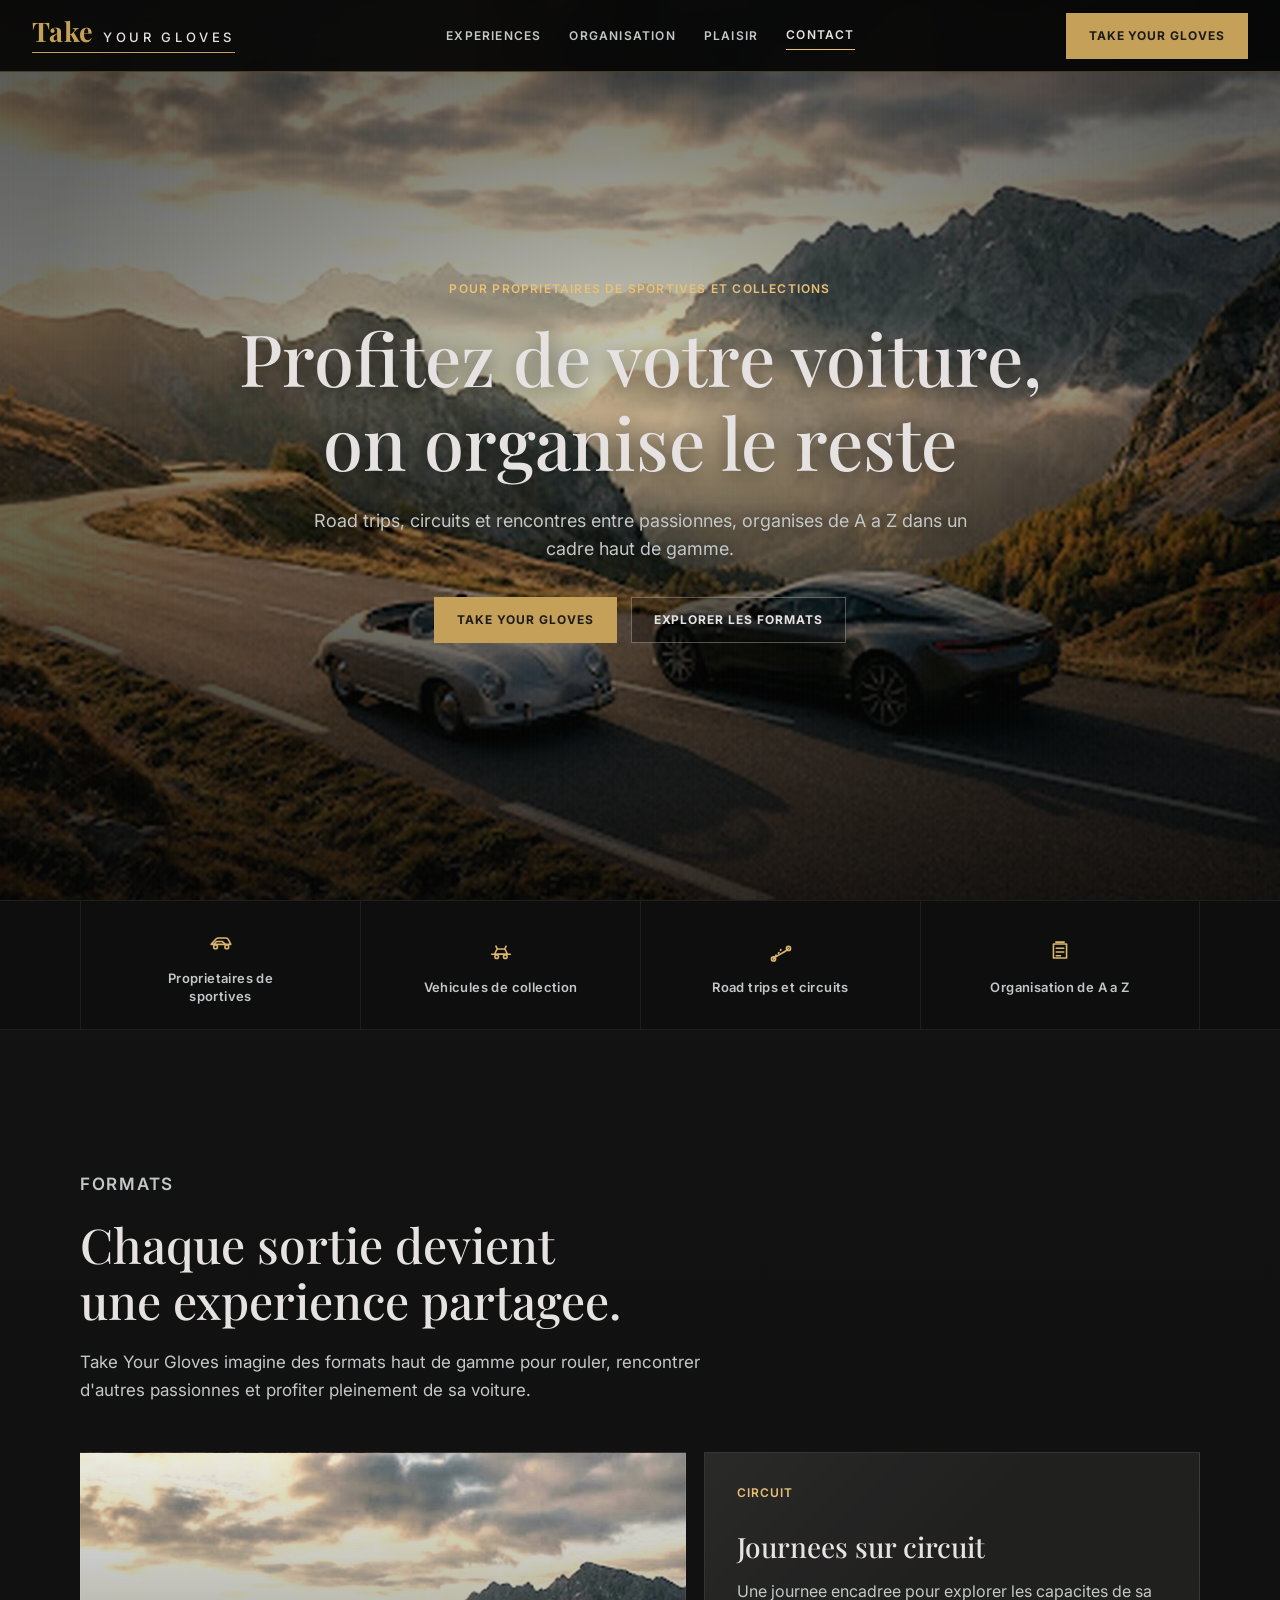
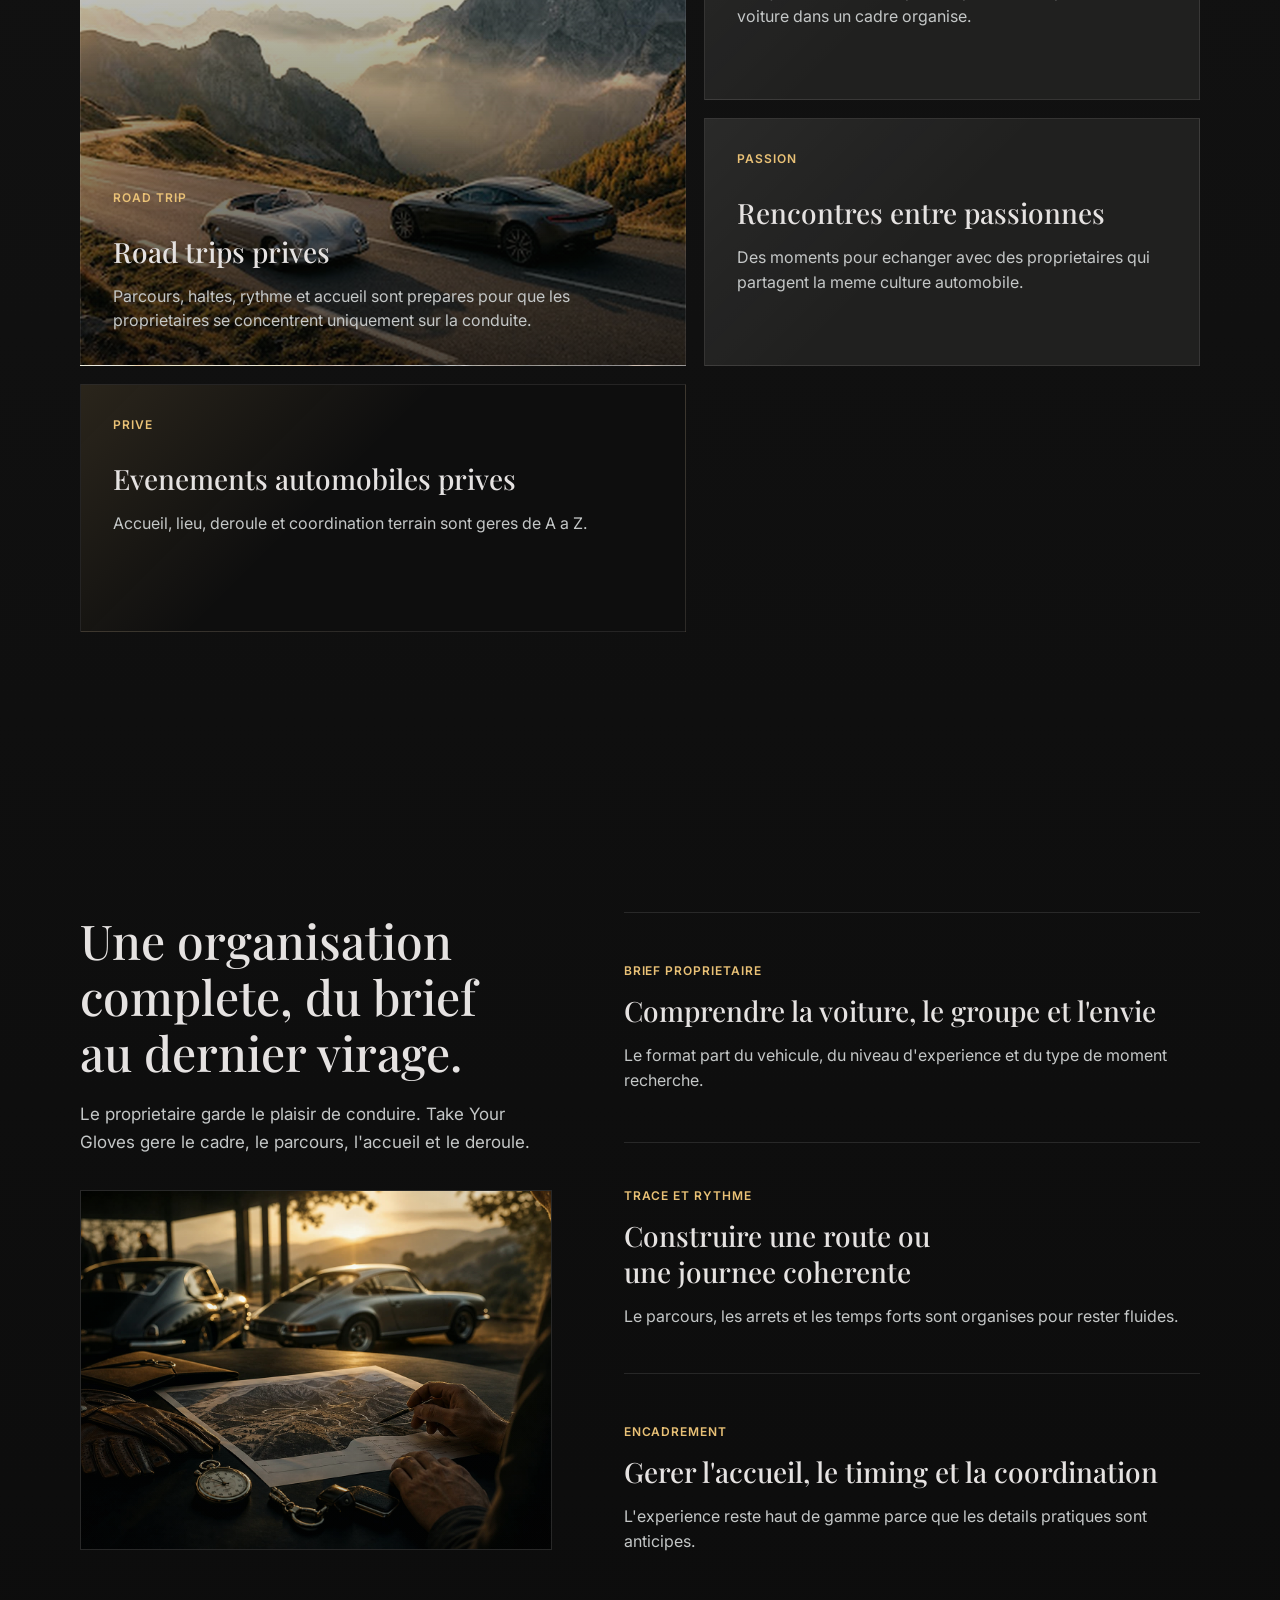
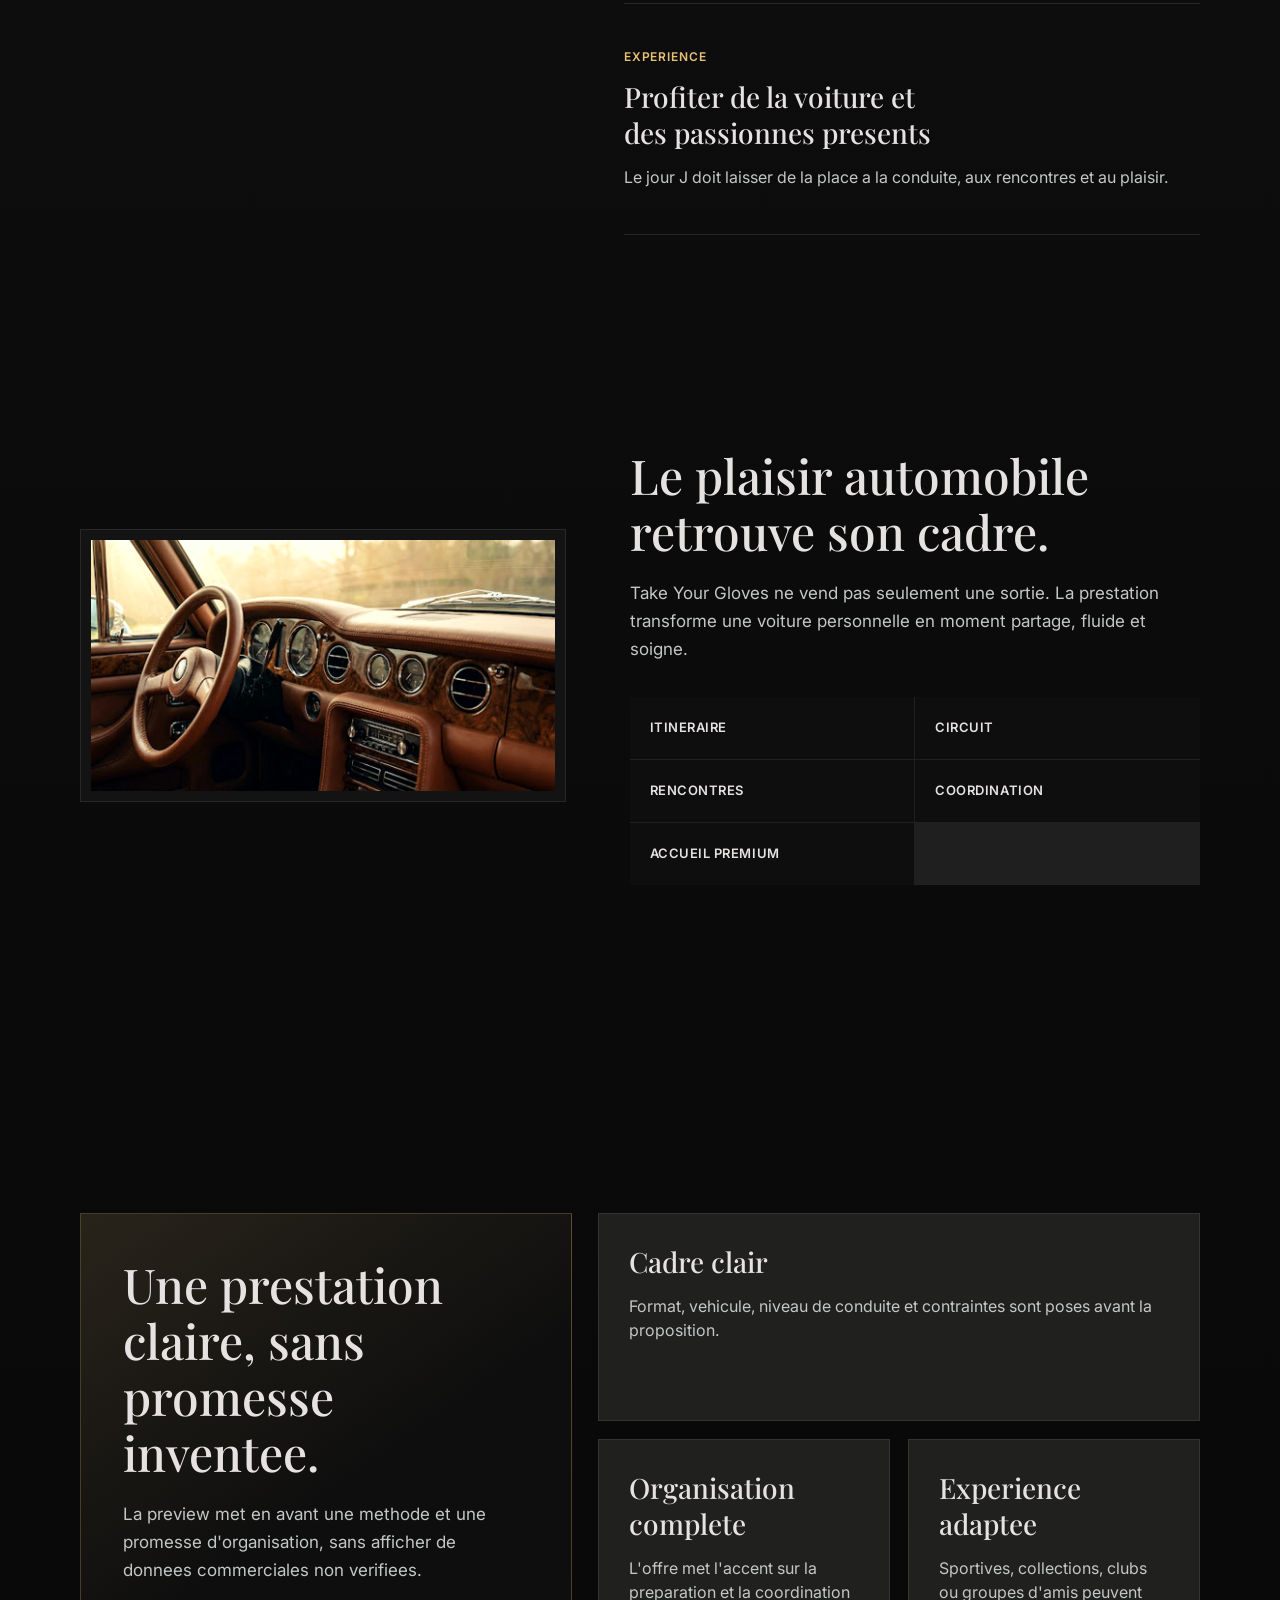
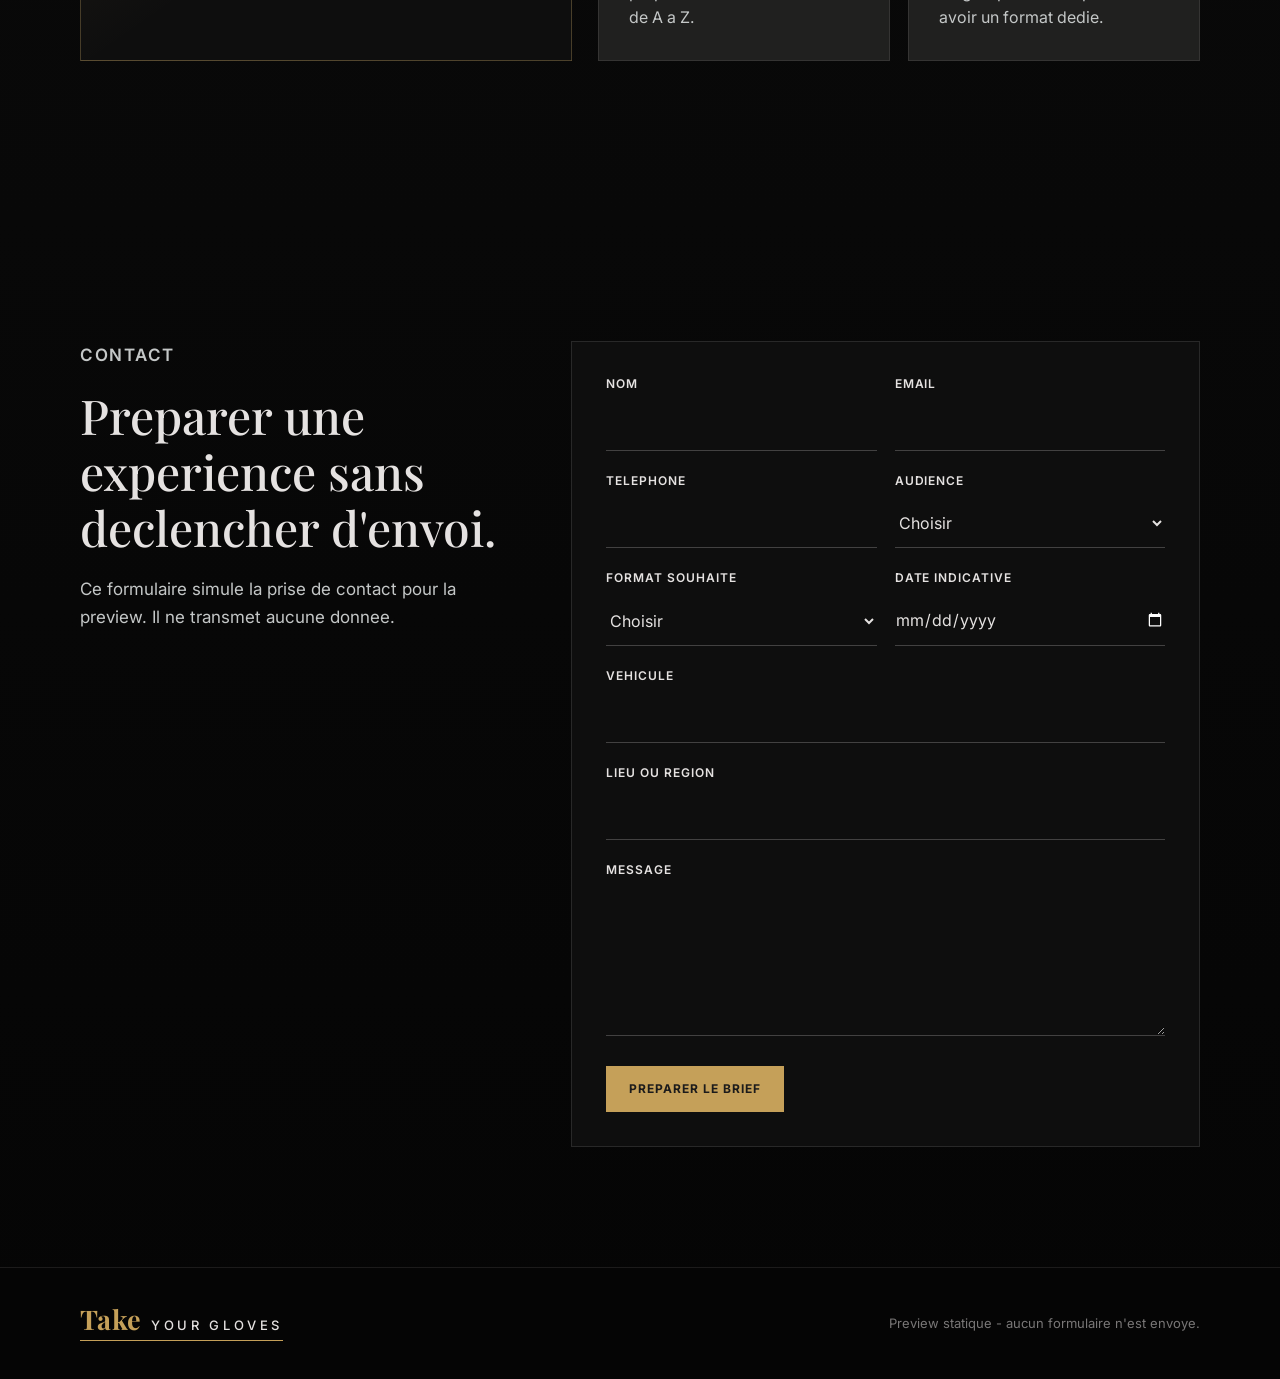
==== docs/previews/auto-event/index.html @ 0ef57795 "feat: add preview auto-event & demenagman landing page" ====
<!doctype html>
<html lang="fr">
  <head>
    <meta charset="utf-8">
    <meta name="viewport" content="width=device-width, initial-scale=1">
    <meta name="theme-color" content="#050505">
    <title>Take Your Gloves - Preview experiences premium</title>
    <meta
      name="description"
      content="Preview statique pour Take Your Gloves : road trips, journees circuit et evenements premium pour proprietaires de sportives et voitures de collection."
    >
    <link rel="preconnect" href="https://fonts.googleapis.com">
    <link rel="preconnect" href="https://fonts.gstatic.com" crossorigin>
    <link
      href="https://fonts.googleapis.com/css2?family=Inter:wght@400;500;600;700&family=Playfair+Display:wght@500;600;700&display=swap"
      rel="stylesheet"
    >
    <link rel="icon" href='data:image/svg+xml,%3Csvg xmlns="http://www.w3.org/2000/svg" viewBox="0 0 120 120"%3E%3Crect width="120" height="120" fill="%23050505"/%3E%3Ctext x="60" y="69" text-anchor="middle" font-family="serif" font-size="34" font-weight="700" fill="%23C5A059"%3ETYG%3C/text%3E%3C/svg%3E' type="image/svg+xml">
    <link rel="preload" href="./assets/hero-grand-tour-optimized.jpg" as="image">
    <link rel="stylesheet" href="./style.css">
  </head>
  <body>
    <a class="skip-link" href="#main">Aller au contenu</a>

    <header class="site-header" data-header>
      <a class="brand" href="#accueil" aria-label="Take Your Gloves">
        <span class="brand-primary">Take</span>
        <span class="brand-secondary">Your Gloves</span>
      </a>

      <button
        class="nav-toggle"
        type="button"
        aria-label="Ouvrir le menu"
        aria-expanded="false"
        aria-controls="navigation"
        data-nav-toggle
      >
        <span aria-hidden="true"></span>
        <span aria-hidden="true"></span>
      </button>

      <nav id="navigation" class="site-nav" aria-label="Navigation principale" data-nav>
        <a href="#formats">Experiences</a>
        <a href="#organisation">Organisation</a>
        <a href="#plaisir">Plaisir</a>
        <a href="#contact">Contact</a>
      </nav>

      <a class="header-cta" href="#contact">Take Your Gloves</a>
    </header>

    <main id="main">
      <section id="accueil" class="hero reveal-section" aria-labelledby="hero-title" data-reveal-section>
        <img
          class="hero-bg"
          src="./assets/hero-grand-tour-optimized.jpg"
          alt=""
          width="2560"
          height="1430"
          fetchpriority="high"
          aria-hidden="true"
        >
        <div class="hero-overlay" aria-hidden="true"></div>

        <div class="hero-inner">
          <p class="eyebrow">Pour proprietaires de sportives et collections</p>
          <h1 id="hero-title">Profitez de votre voiture, on organise le reste</h1>
          <p class="hero-text">
            Road trips, circuits et rencontres entre passionnes, organises de A a Z dans un cadre haut de gamme.
          </p>
          <div class="hero-actions" aria-label="Actions principales">
            <a class="button button-primary" href="#contact">
              <span>Take Your Gloves</span>
            </a>
            <a class="button button-secondary" href="#formats">
              <span>Explorer les formats</span>
            </a>
          </div>
        </div>
      </section>

      <section class="proof-strip reveal-section" aria-label="Cadre de la preview" data-reveal-section>
        <div class="proof-inner">
          <span class="proof-item">
            <img class="proof-icon" src="./assets/icon-sportive.svg" alt="" width="30" height="30" aria-hidden="true">
            <span class="proof-label">Proprietaires de sportives</span>
          </span>
          <span class="proof-item">
            <img class="proof-icon" src="./assets/icon-collection.svg" alt="" width="30" height="30" aria-hidden="true">
            <span class="proof-label">Vehicules de collection</span>
          </span>
          <span class="proof-item">
            <img class="proof-icon" src="./assets/icon-route.svg" alt="" width="30" height="30" aria-hidden="true">
            <span class="proof-label">Road trips et circuits</span>
          </span>
          <span class="proof-item">
            <img class="proof-icon" src="./assets/icon-organisation.svg" alt="" width="30" height="30" aria-hidden="true">
            <span class="proof-label">Organisation de A a Z</span>
          </span>
        </div>
      </section>

      <section id="formats" class="section formats reveal-section" aria-labelledby="formats-title" data-reveal-section>
        <div class="section-copy">
          <p class="section-kicker">Formats</p>
          <h2 id="formats-title">Chaque sortie devient une experience partagee.</h2>
          <p>
            Take Your Gloves imagine des formats haut de gamme pour rouler,
            rencontrer d'autres passionnes et profiter pleinement de sa voiture.
          </p>
        </div>

        <div class="format-grid">
          <article class="format-card format-card-large" data-reveal-item>
            <span class="card-index">Road trip</span>
            <h3>Road trips prives</h3>
            <p>
              Parcours, haltes, rythme et accueil sont prepares pour que les proprietaires
              se concentrent uniquement sur la conduite.
            </p>
          </article>

          <article class="format-card" data-reveal-item>
            <span class="card-index">Circuit</span>
            <h3>Journees sur circuit</h3>
            <p>
              Une journee encadree pour explorer les capacites de sa voiture dans un cadre organise.
            </p>
          </article>

          <article class="format-card" data-reveal-item>
            <span class="card-index">Passion</span>
            <h3>Rencontres entre passionnes</h3>
            <p>
              Des moments pour echanger avec des proprietaires qui partagent la meme culture automobile.
            </p>
          </article>

          <article class="format-card format-card-dark" data-reveal-item>
            <span class="card-index">Prive</span>
            <h3>Evenements automobiles prives</h3>
            <p>
              Accueil, lieu, deroule et coordination terrain sont geres de A a Z.
            </p>
          </article>
        </div>
      </section>

      <section id="organisation" class="section journey reveal-section" aria-labelledby="journey-title" data-reveal-section>
        <div class="journey-heading">
          <div class="journey-heading-inner">
            <h2 id="journey-title">Une organisation complete, du brief au dernier virage.</h2>
            <p>
              Le proprietaire garde le plaisir de conduire. Take Your Gloves gere le cadre,
              le parcours, l'accueil et le deroule.
            </p>
            <figure class="journey-visual">
              <img
                src="./assets/organisation-route-brief.jpg"
                alt="Preparation d'un itineraire automobile premium avec gants de conduite et voitures de collection en arriere-plan"
                width="1600"
                height="1000"
                loading="lazy"
              >
            </figure>
          </div>
        </div>

        <div class="journey-list">
          <article data-reveal-item>
            <span>Brief proprietaire</span>
            <h3>Comprendre la voiture, le groupe et l'envie</h3>
            <p>Le format part du vehicule, du niveau d'experience et du type de moment recherche.</p>
          </article>
          <article data-reveal-item>
            <span>Trace et rythme</span>
            <h3>Construire une route ou une journee coherente</h3>
            <p>Le parcours, les arrets et les temps forts sont organises pour rester fluides.</p>
          </article>
          <article data-reveal-item>
            <span>Encadrement</span>
            <h3>Gerer l'accueil, le timing et la coordination</h3>
            <p>L'experience reste haut de gamme parce que les details pratiques sont anticipes.</p>
          </article>
          <article data-reveal-item>
            <span>Experience</span>
            <h3>Profiter de la voiture et des passionnes presents</h3>
            <p>Le jour J doit laisser de la place a la conduite, aux rencontres et au plaisir.</p>
          </article>
        </div>
      </section>

      <section id="plaisir" class="editorial reveal-section" aria-labelledby="editorial-title" data-reveal-section>
        <figure class="editorial-media" data-reveal-item>
          <img
            src="./assets/interior-detail-optimized.jpg"
            alt="Detail d'un interieur automobile premium"
            width="1920"
            height="1072"
            loading="lazy"
          >
        </figure>

        <div class="editorial-copy" data-reveal-item>
          <h2 id="editorial-title">Le plaisir automobile retrouve son cadre.</h2>
          <p>
            Take Your Gloves ne vend pas seulement une sortie. La prestation transforme
            une voiture personnelle en moment partage, fluide et soigne.
          </p>
          <div class="deliverables" aria-label="Elements de l'experience">
            <span>Itineraire</span>
            <span>Circuit</span>
            <span>Rencontres</span>
            <span>Coordination</span>
            <span>Accueil premium</span>
          </div>
        </div>
      </section>

      <section class="section trust reveal-section" aria-labelledby="trust-title" data-reveal-section>
        <div class="trust-panel" data-reveal-item>
          <h2 id="trust-title">Une prestation claire, sans promesse inventee.</h2>
          <p>
            La preview met en avant une methode et une promesse d'organisation, sans afficher
            de donnees commerciales non verifiees.
          </p>
        </div>

        <div class="trust-grid">
          <article data-reveal-item>
            <h3>Cadre clair</h3>
            <p>Format, vehicule, niveau de conduite et contraintes sont poses avant la proposition.</p>
          </article>
          <article data-reveal-item>
            <h3>Organisation complete</h3>
            <p>L'offre met l'accent sur la preparation et la coordination de A a Z.</p>
          </article>
          <article data-reveal-item>
            <h3>Experience adaptee</h3>
            <p>Sportives, collections, clubs ou groupes d'amis peuvent avoir un format dedie.</p>
          </article>
        </div>
      </section>

      <section id="contact" class="section contact reveal-section" aria-labelledby="contact-title" data-reveal-section>
        <div class="contact-copy" data-reveal-item>
          <p class="section-kicker">Contact</p>
          <h2 id="contact-title">Preparer une experience sans declencher d'envoi.</h2>
          <p>
            Ce formulaire simule la prise de contact pour la preview. Il ne transmet aucune donnee.
          </p>
        </div>

        <form class="contact-form" action="#" method="post" data-contact-form data-reveal-item>
          <div class="field">
            <label for="name">Nom</label>
            <input id="name" name="name" type="text" autocomplete="name">
          </div>

          <div class="field">
            <label for="email">Email</label>
            <input id="email" name="email" type="email" autocomplete="email" spellcheck="false">
          </div>

          <div class="field">
            <label for="phone">Telephone</label>
            <input id="phone" name="phone" type="tel" autocomplete="tel" inputmode="tel">
          </div>

          <div class="field">
            <label for="audience">Audience</label>
            <select id="audience" name="audience" autocomplete="off">
              <option value="">Choisir</option>
              <option>Proprietaire</option>
              <option>Groupe d'amis</option>
              <option>Club automobile</option>
              <option>Autre</option>
            </select>
          </div>

          <div class="field">
            <label for="format">Format souhaite</label>
            <select id="format" name="format" autocomplete="off">
              <option value="">Choisir</option>
              <option>Road trip</option>
              <option>Journee circuit</option>
              <option>Rencontre passionnes</option>
              <option>Evenement prive</option>
              <option>Autre</option>
            </select>
          </div>

          <div class="field">
            <label for="event-date">Date indicative</label>
            <input id="event-date" name="event-date" type="date" autocomplete="off">
          </div>

          <div class="field field-wide">
            <label for="vehicle">Vehicule</label>
            <input id="vehicle" name="vehicle" type="text" autocomplete="off">
          </div>

          <div class="field field-wide">
            <label for="region">Lieu ou region</label>
            <input id="region" name="region" type="text" autocomplete="address-level2">
          </div>

          <div class="field field-wide">
            <label for="message">Message</label>
            <textarea id="message" name="message" rows="5" autocomplete="off"></textarea>
          </div>

          <div class="form-actions">
            <button class="button button-primary" type="submit">Preparer le brief</button>
            <p class="form-status" aria-live="polite" data-form-status></p>
          </div>
        </form>
      </section>
    </main>

    <footer class="site-footer">
      <a class="brand footer-brand" href="#accueil" aria-label="Take Your Gloves">
        <span class="brand-primary">Take</span>
        <span class="brand-secondary">Your Gloves</span>
      </a>
      <p>Preview statique - aucun formulaire n'est envoye.</p>
    </footer>

    <script src="./index.js" defer></script>
  </body>
</html>
---- docs/previews/auto-event/style.css ----
:root {
  --deep: #050505;
  --background: #131313;
  --surface-low: #0e0e0e;
  --surface: #1c1b1b;
  --surface-raised: #20201f;
  --surface-high: #2a2a2a;
  --text: #e5e2e1;
  --text-muted: #c4c7c7;
  --text-dim: #797777;
  --border: #444748;
  --border-strong: #8e9192;
  --champagne: #e9c176;
  --champagne-deep: #937230;
  --cta: #c5a059;
  --cta-text: #1c1b1b;
  --max: 1440px;
  --ease: cubic-bezier(0.16, 1, 0.3, 1);
  color-scheme: dark;
}

* {
  box-sizing: border-box;
}

html {
  scroll-behavior: smooth;
}

body {
  margin: 0;
  min-width: 320px;
  overflow-x: hidden;
  color: var(--text);
  background:
    radial-gradient(circle at 72% -8%, rgb(197 160 89 / 0.11), transparent 30rem),
    linear-gradient(180deg, var(--deep), var(--background) 48rem, var(--deep));
  font-family: "Inter", sans-serif;
  font-size: 16px;
  line-height: 1.55;
  letter-spacing: 0;
  -moz-osx-font-smoothing: grayscale;
  -webkit-font-smoothing: antialiased;
  text-rendering: optimizeLegibility;
}

body::before {
  content: "";
  position: fixed;
  z-index: 4;
  inset: 0;
  pointer-events: none;
  opacity: 0.035;
  background-image:
    linear-gradient(90deg, rgb(255 255 255 / 0.22) 1px, transparent 1px),
    linear-gradient(0deg, rgb(255 255 255 / 0.16) 1px, transparent 1px);
  background-size: 5px 5px;
}

body.nav-open {
  overflow: hidden;
}

a {
  color: inherit;
  text-decoration: none;
}

img {
  display: block;
  max-width: 100%;
}

button,
input,
select,
textarea {
  font: inherit;
}

button,
a,
input,
select,
textarea {
  -webkit-tap-highlight-color: transparent;
  touch-action: manipulation;
}

button:focus-visible,
a:focus-visible,
input:focus-visible,
select:focus-visible,
textarea:focus-visible {
  outline: 2px solid var(--champagne);
  outline-offset: 4px;
}

.skip-link {
  position: fixed;
  z-index: 40;
  top: 12px;
  left: 12px;
  padding: 10px 14px;
  color: var(--cta-text);
  background: var(--cta);
  transform: translateY(-160%);
  transition: transform 240ms var(--ease);
}

.skip-link:focus {
  transform: translateY(0);
}

.site-header {
  position: fixed;
  z-index: 20;
  top: 0;
  left: 0;
  right: 0;
  display: grid;
  grid-template-columns: auto 1fr auto;
  align-items: center;
  gap: 32px;
  min-height: 72px;
  padding: 12px max(32px, env(safe-area-inset-right)) 12px max(32px, env(safe-area-inset-left));
  background: rgb(5 5 5 / 0.68);
  border-bottom: 1px solid rgb(229 226 225 / 0.08);
  backdrop-filter: blur(20px);
  -webkit-backdrop-filter: blur(20px);
  transition:
    background-color 280ms var(--ease),
    border-color 280ms var(--ease);
}

.site-header.is-scrolled {
  background: rgb(5 5 5 / 0.92);
  border-bottom-color: rgb(197 160 89 / 0.34);
}

.brand {
  position: relative;
  display: inline-grid;
  grid-template-columns: auto auto;
  align-items: baseline;
  gap: 10px;
  width: max-content;
  min-width: 0;
  padding-bottom: 8px;
  line-height: 1;
}

.brand::after {
  content: "";
  position: absolute;
  right: 0;
  bottom: 0;
  left: 0;
  height: 1px;
  background: var(--cta);
}

.brand-primary {
  color: var(--cta);
  font-family: "Playfair Display", serif;
  font-size: 27px;
  font-weight: 700;
  letter-spacing: 0.01em;
}

.brand-secondary {
  color: var(--text);
  font-size: 13px;
  font-weight: 500;
  letter-spacing: 0.28em;
  text-transform: uppercase;
}

.site-nav {
  display: flex;
  align-items: center;
  justify-content: center;
  gap: 28px;
  min-width: 0;
}

.site-nav a {
  position: relative;
  display: inline-flex;
  align-items: center;
  min-height: 44px;
  color: var(--text-muted);
  font-size: 12px;
  font-weight: 600;
  line-height: 16px;
  letter-spacing: 0.1em;
  text-transform: uppercase;
  transition:
    color 240ms var(--ease),
    transform 240ms var(--ease);
}

.site-nav a::after {
  content: "";
  position: absolute;
  right: 0;
  bottom: 7px;
  left: 0;
  height: 1px;
  background: var(--champagne);
  transform: scaleX(0);
  transform-origin: left center;
  transition: transform 300ms var(--ease);
}

.site-nav a:hover,
.site-nav a:focus-visible,
.site-nav a.is-active {
  color: var(--text);
  transform: translateY(-1px);
}

.site-nav a:hover::after,
.site-nav a:focus-visible::after,
.site-nav a.is-active::after {
  transform: scaleX(1);
}

.header-cta,
.button {
  -webkit-appearance: none;
  appearance: none;
  display: inline-flex;
  align-items: center;
  justify-content: center;
  min-height: 46px;
  padding: 0 22px;
  border: 1px solid transparent;
  border-radius: 0;
  background-clip: padding-box;
  box-shadow: none;
  font-size: 12px;
  font-weight: 700;
  line-height: 1;
  letter-spacing: 0.08em;
  text-transform: uppercase;
  text-align: center;
  white-space: nowrap;
  transition:
    color 280ms var(--ease),
    background-color 280ms var(--ease),
    border-color 280ms var(--ease),
    transform 280ms var(--ease);
}

.header-cta,
.button-primary {
  color: var(--cta-text);
  background: var(--cta);
  border-color: var(--cta);
}

.button-secondary {
  color: var(--text);
  background: rgb(5 5 5 / 0.32);
  border-color: rgb(229 226 225 / 0.34);
}

.header-cta:hover,
.header-cta:focus-visible,
.button-primary:hover,
.button-primary:focus-visible {
  color: var(--deep);
  background: var(--champagne);
  border-color: var(--champagne);
  transform: translateY(-2px);
}

.button-secondary:hover,
.button-secondary:focus-visible {
  color: var(--cta-text);
  background: var(--text);
  border-color: var(--text);
  transform: translateY(-2px);
}

.header-cta:active,
.button:active {
  transform: translateY(0) scale(0.99);
}

.nav-toggle {
  display: none;
  position: relative;
  z-index: 21;
  justify-self: end;
  width: 46px;
  height: 46px;
  border: 1px solid rgb(197 160 89 / 0.5);
  border-radius: 0;
  color: var(--text);
  background: rgb(14 14 14 / 0.84);
}

.nav-toggle span {
  position: absolute;
  left: 13px;
  top: 22px;
  display: block;
  width: 18px;
  height: 1px;
  background: currentColor;
  transition: transform 320ms var(--ease);
}

.nav-toggle span:first-child {
  transform: translateY(-5px);
}

.nav-toggle span:last-child {
  transform: translateY(5px);
}

.nav-toggle[aria-expanded="true"] span:first-child {
  transform: rotate(45deg);
}

.nav-toggle[aria-expanded="true"] span:last-child {
  transform: rotate(-45deg);
}

.header-sentinel {
  position: absolute;
  top: 0;
  left: 0;
  width: 1px;
  height: 1px;
  pointer-events: none;
}

main {
  position: relative;
  z-index: 1;
}

section {
  scroll-margin-top: 96px;
}

.hero {
  position: relative;
  display: grid;
  min-height: 100dvh;
  align-items: center;
  justify-items: center;
  overflow: hidden;
  padding: 112px 24px 88px;
  isolation: isolate;
}

.hero-bg,
.hero-overlay {
  position: absolute;
  inset: 0;
  width: 100%;
  height: 100%;
}

.hero-bg {
  z-index: -3;
  object-fit: cover;
  object-position: center center;
  opacity: 1;
  transform: scale(1.02);
}

.hero-overlay {
  z-index: -2;
  background:
    radial-gradient(circle at 50% 42%, rgb(5 5 5 / 0.02), rgb(5 5 5 / 0.42) 38rem),
    linear-gradient(180deg, rgb(5 5 5 / 0.46), rgb(5 5 5 / 0.18) 42%, rgb(5 5 5 / 0.74) 100%);
}

.hero-inner {
  width: 100%;
  max-width: 920px;
  text-align: center;
}

.eyebrow,
.section-kicker {
  margin: 0 0 18px;
  color: var(--champagne);
  font-size: 12px;
  font-weight: 600;
  line-height: 16px;
  letter-spacing: 0.1em;
  text-transform: uppercase;
}

h1,
h2,
h3,
p {
  margin-top: 0;
}

h1,
h2,
h3 {
  color: var(--text);
  font-family: "Playfair Display", serif;
  font-weight: 500;
  text-wrap: balance;
}

h1 {
  max-width: 880px;
  margin: 0 auto;
  font-size: 72px;
  line-height: 84px;
  text-shadow: 0 4px 22px rgb(5 5 5 / 0.58);
}

.hero-text {
  max-width: 680px;
  margin: 24px auto 0;
  color: var(--text-muted);
  font-size: 18px;
  line-height: 28px;
  text-shadow: 0 2px 16px rgb(5 5 5 / 0.62);
  text-wrap: pretty;
}

.hero-actions {
  display: flex;
  flex-wrap: wrap;
  align-items: center;
  justify-content: center;
  gap: 14px;
  margin-top: 34px;
}

.proof-strip {
  border-top: 1px solid rgb(229 226 225 / 0.08);
  border-bottom: 1px solid rgb(229 226 225 / 0.08);
  background: rgb(14 14 14 / 0.78);
}

.proof-inner {
  display: grid;
  grid-template-columns: repeat(4, minmax(0, 1fr));
  width: min(var(--max), calc(100% - 160px));
  margin: 0 auto;
}

.proof-item {
  display: flex;
  min-height: 112px;
  flex-direction: column;
  align-items: center;
  justify-content: center;
  gap: 13px;
  padding: 26px 22px 24px;
  color: var(--text-muted);
  border-left: 1px solid rgb(229 226 225 / 0.08);
  font-size: 13px;
  font-weight: 600;
  letter-spacing: 0.03em;
  line-height: 1.35;
  text-align: center;
}

.proof-icon {
  width: 30px;
  height: 30px;
  flex: 0 0 auto;
  opacity: 0.94;
}

.proof-label {
  display: block;
  max-width: 18ch;
}

.proof-item:last-child {
  border-right: 1px solid rgb(229 226 225 / 0.08);
}

.section {
  width: min(var(--max), calc(100% - 160px));
  margin: 0 auto;
  padding: 140px 0;
}

.section-copy {
  max-width: 720px;
  margin-bottom: 48px;
}

.section-copy h2,
.journey-heading h2,
.editorial-copy h2,
.trust-panel h2,
.contact-copy h2 {
  margin-bottom: 20px;
  font-size: 48px;
  line-height: 56px;
}

.section-copy p,
.journey-heading p,
.editorial-copy p,
.trust-panel p,
.contact-copy p {
  max-width: 680px;
  color: var(--text-muted);
  font-size: 17px;
  line-height: 28px;
}

.format-grid {
  display: grid;
  grid-template-columns: minmax(0, 1.1fr) minmax(280px, 0.9fr);
  gap: 18px;
}

.format-card {
  min-height: 248px;
  padding: 32px;
  border: 1px solid rgb(229 226 225 / 0.1);
  background:
    linear-gradient(135deg, rgb(255 255 255 / 0.045), transparent 46%),
    var(--surface-raised);
  transition:
    border-color 320ms var(--ease),
    background-color 320ms var(--ease),
    transform 320ms var(--ease);
}

.format-card-large {
  grid-row: span 2;
  min-height: 514px;
  display: flex;
  flex-direction: column;
  justify-content: flex-end;
  background:
    linear-gradient(180deg, rgb(5 5 5 / 0.08), rgb(5 5 5 / 0.72)),
    url("./assets/hero-grand-tour-optimized.jpg") center / cover;
}

.format-card-dark {
  background:
    linear-gradient(135deg, rgb(233 193 118 / 0.13), transparent 42%),
    var(--surface-low);
}

.format-card:hover {
  border-color: rgb(233 193 118 / 0.46);
  transform: translateY(-4px);
}

.card-index,
.journey-list span {
  display: block;
  margin-bottom: 28px;
  color: var(--champagne);
  font-size: 12px;
  font-weight: 600;
  line-height: 16px;
  letter-spacing: 0.08em;
  text-transform: uppercase;
}

.format-card h3,
.journey-list h3,
.trust-grid h3 {
  margin-bottom: 14px;
  font-size: 28px;
  line-height: 36px;
}

.format-card p,
.journey-list p,
.trust-grid p {
  margin-bottom: 0;
  color: var(--text-muted);
}

.journey {
  display: grid;
  grid-template-columns: minmax(280px, 0.9fr) minmax(420px, 1.1fr);
  gap: 72px;
  align-items: start;
}

.journey-heading {
  align-self: stretch;
  display: block;
}

.journey-heading-inner {
  position: sticky;
  top: 120px;
  height: fit-content;
}

.journey-visual {
  position: relative;
  overflow: hidden;
  margin: 34px 0 0;
  border: 1px solid rgb(229 226 225 / 0.12);
  background: var(--surface-low);
}

.journey-visual::after {
  content: "";
  position: absolute;
  inset: 0;
  pointer-events: none;
  background:
    linear-gradient(180deg, transparent 52%, rgb(5 5 5 / 0.34)),
    linear-gradient(90deg, rgb(5 5 5 / 0.22), transparent 34%, transparent 66%, rgb(5 5 5 / 0.18));
}

.journey-visual img {
  width: 100%;
  height: clamp(260px, 28vw, 380px);
  aspect-ratio: 16 / 10;
  object-fit: cover;
  object-position: center center;
}

.journey-list {
  display: grid;
  gap: 0;
  border-top: 1px solid rgb(229 226 225 / 0.12);
}

.journey-list article {
  display: grid;
  align-content: center;
  min-height: clamp(230px, 18vw, 280px);
  padding: 34px 0;
  border-bottom: 1px solid rgb(229 226 225 / 0.12);
}

.journey-list span {
  margin-bottom: 14px;
}

.editorial {
  display: grid;
  grid-template-columns: minmax(0, 0.92fr) minmax(360px, 1.08fr);
  gap: 64px;
  align-items: center;
  width: min(var(--max), calc(100% - 160px));
  margin: 0 auto;
  padding: 24px 0 140px;
}

.editorial-media {
  width: min(100%, 760px);
  justify-self: start;
  margin: 0;
  padding: 10px;
  aspect-ratio: 16 / 9;
  border: 1px solid rgb(229 226 225 / 0.1);
  background: rgb(255 255 255 / 0.035);
}

.editorial-media img {
  width: 100%;
  height: 100%;
  aspect-ratio: 16 / 9;
  object-fit: cover;
}

.editorial-copy {
  padding: 48px 0;
}

.deliverables {
  display: grid;
  grid-template-columns: repeat(2, minmax(0, 1fr));
  gap: 1px;
  margin-top: 34px;
  background: rgb(229 226 225 / 0.1);
}

.deliverables span {
  min-height: 62px;
  padding: 20px;
  color: var(--text);
  background: var(--surface-low);
  font-size: 13px;
  font-weight: 600;
  letter-spacing: 0.04em;
  text-transform: uppercase;
}

.trust {
  display: grid;
  grid-template-columns: minmax(280px, 0.9fr) minmax(420px, 1.1fr);
  gap: 26px;
}

.trust-panel {
  min-height: 420px;
  padding: 42px;
  border: 1px solid rgb(233 193 118 / 0.26);
  background:
    linear-gradient(145deg, rgb(233 193 118 / 0.12), transparent 58%),
    var(--surface-low);
}

.trust-grid {
  display: grid;
  grid-template-columns: 1fr 1fr;
  gap: 18px;
}

.trust-grid article {
  padding: 30px;
  border: 1px solid rgb(229 226 225 / 0.1);
  background: var(--surface-raised);
}

.trust-grid article:first-child {
  grid-column: span 2;
  min-height: 208px;
}

.contact {
  display: grid;
  grid-template-columns: minmax(300px, 0.8fr) minmax(480px, 1.2fr);
  gap: 72px;
  align-items: start;
  padding-bottom: 120px;
}

.contact-form {
  display: grid;
  grid-template-columns: repeat(2, minmax(0, 1fr));
  gap: 22px 18px;
  padding: 34px;
  border: 1px solid rgb(229 226 225 / 0.12);
  background: var(--surface-low);
}

.field {
  display: grid;
  gap: 9px;
  min-width: 0;
}

.field-wide {
  grid-column: 1 / -1;
}

.field label {
  color: var(--text);
  font-size: 12px;
  font-weight: 600;
  line-height: 16px;
  letter-spacing: 0.08em;
  text-transform: uppercase;
}

.field input,
.field select,
.field textarea {
  width: 100%;
  min-height: 48px;
  padding: 12px 0;
  color: var(--text);
  background: transparent;
  border: 0;
  border-bottom: 1px solid rgb(229 226 225 / 0.24);
  border-radius: 0;
  transition:
    border-color 240ms var(--ease),
    background-color 240ms var(--ease);
}

.field textarea {
  min-height: 132px;
  resize: vertical;
}

.field select {
  color: var(--text);
  background-color: var(--surface-low);
}

.field input:focus-visible,
.field select:focus-visible,
.field textarea:focus-visible {
  border-bottom-color: var(--champagne);
  background: rgb(255 255 255 / 0.025);
}

.form-actions {
  display: flex;
  grid-column: 1 / -1;
  flex-wrap: wrap;
  align-items: center;
  gap: 18px;
  margin-top: 8px;
}

.form-status {
  min-height: 24px;
  margin: 0;
  color: var(--champagne);
  font-size: 14px;
}

.site-footer {
  display: flex;
  align-items: center;
  justify-content: space-between;
  gap: 32px;
  padding: 38px 80px;
  border-top: 1px solid rgb(229 226 225 / 0.1);
  background: var(--deep);
}

.footer-brand {
  flex: 0 0 auto;
}

.site-footer p {
  margin: 0;
  color: var(--text-dim);
  font-size: 13px;
}

.reveal-ready .reveal-section,
.reveal-ready [data-reveal-item] {
  opacity: 0;
  transform: translateY(42px);
}

.reveal-ready .reveal-section {
  transition:
    opacity 900ms var(--ease),
    transform 900ms var(--ease);
}

.reveal-ready [data-reveal-item] {
  transition:
    opacity 780ms var(--ease),
    transform 780ms var(--ease);
  transition-delay: var(--reveal-delay, 0ms);
}

.reveal-ready .journey {
  transform: none;
  transition: opacity 900ms var(--ease);
}

.reveal-ready .reveal-section.is-visible,
.reveal-ready .reveal-section.is-visible [data-reveal-item] {
  opacity: 1;
  transform: translateY(0);
}

.reveal-ready .journey.is-visible {
  transform: none;
}

@media (max-width: 1180px) {
  .site-header {
    grid-template-columns: auto auto auto;
    padding-right: 28px;
    padding-left: 28px;
  }

  .site-nav {
    gap: 18px;
  }

  .header-cta {
    padding-right: 16px;
    padding-left: 16px;
  }

  .section,
  .editorial {
    width: min(var(--max), calc(100% - 64px));
  }

  .proof-inner {
    width: calc(100% - 64px);
  }
}

@media (max-width: 960px) {
  .site-header {
    grid-template-columns: auto auto;
    justify-content: space-between;
    gap: 16px;
  }

  .brand {
    width: max-content;
  }

  .nav-toggle {
    display: block;
    justify-self: end;
  }

  .site-nav {
    position: fixed;
    z-index: 18;
    inset: 0;
    display: grid;
    align-content: center;
    justify-items: center;
    gap: 18px;
    padding: 110px 24px 48px;
    background: rgb(5 5 5 / 0.94);
    opacity: 0;
    pointer-events: none;
    transform: translateY(-18px);
    transition:
      opacity 320ms var(--ease),
      transform 320ms var(--ease);
  }

  .site-nav.is-open {
    opacity: 1;
    pointer-events: auto;
    transform: translateY(0);
  }

  .site-nav a {
    font-family: "Playfair Display", serif;
    font-size: 36px;
    line-height: 44px;
    letter-spacing: 0;
    text-transform: none;
  }

  .header-cta {
    display: none;
  }

  h1 {
    max-width: 760px;
    font-size: 52px;
    line-height: 60px;
  }

  .proof-inner {
    grid-template-columns: repeat(2, minmax(0, 1fr));
  }

  .format-grid,
  .journey,
  .editorial,
  .trust,
  .contact {
    grid-template-columns: 1fr;
  }

  .journey-heading {
    align-self: stretch;
  }

  .journey-heading-inner {
    position: sticky;
    top: 88px;
  }

  .format-card-large {
    grid-row: auto;
    min-height: 420px;
  }

  .editorial {
    gap: 34px;
    padding-top: 0;
  }

  .editorial-media {
    justify-self: center;
  }

  .trust-grid {
    grid-template-columns: 1fr;
  }

  .trust-grid article:first-child {
    grid-column: auto;
  }
}

@media (max-width: 700px) {
  .site-header {
    min-height: 64px;
    padding: 9px 16px;
  }

  .brand {
    gap: 7px;
    width: max-content;
  }

  .brand-primary {
    font-size: 22px;
  }

  .brand-secondary {
    font-size: 10px;
    letter-spacing: 0.22em;
  }

  .hero {
    min-height: 100dvh;
    padding: 96px 20px 72px;
  }

  .hero-inner {
    max-width: 100%;
  }

  h1 {
    max-width: 310px;
    font-size: 36px;
    line-height: 44px;
  }

  .hero-text {
    max-width: 310px;
    font-size: 16px;
    line-height: 24px;
  }

  .hero-actions {
    align-items: stretch;
    flex-direction: column;
  }

  .button {
    width: 100%;
  }

  .proof-inner,
  .section,
  .editorial {
    width: calc(100% - 32px);
  }

  .proof-inner {
    grid-template-columns: 1fr;
  }

  .proof-item {
    min-height: 72px;
    border-right: 1px solid rgb(229 226 225 / 0.08);
  }

  .section {
    padding: 88px 0;
  }

  .journey-heading {
    align-self: auto;
  }

  .journey-heading-inner {
    position: static;
  }

  .journey-visual {
    margin-top: 28px;
  }

  .journey-visual img {
    height: min(62vw, 320px);
  }

  .journey-list article {
    min-height: auto;
    align-content: start;
  }

  .section-copy h2,
  .journey-heading h2,
  .editorial-copy h2,
  .trust-panel h2,
  .contact-copy h2 {
    font-size: 34px;
    line-height: 42px;
  }

  .format-card,
  .trust-panel,
  .trust-grid article,
  .contact-form {
    padding: 24px;
  }

  .contact-form {
    grid-template-columns: 1fr;
  }

  .field-wide,
  .form-actions {
    grid-column: auto;
  }

  .deliverables {
    grid-template-columns: 1fr;
  }

  .site-footer {
    align-items: flex-start;
    flex-direction: column;
    padding: 34px 16px;
  }
}

@media (prefers-reduced-motion: reduce) {
  html {
    scroll-behavior: auto;
  }

  *,
  *::before,
  *::after {
    transition-duration: 0.01ms !important;
    animation-duration: 0.01ms !important;
    animation-iteration-count: 1 !important;
  }

  .reveal-ready .reveal-section,
  .reveal-ready [data-reveal-item] {
    opacity: 1;
    transform: none;
  }
}
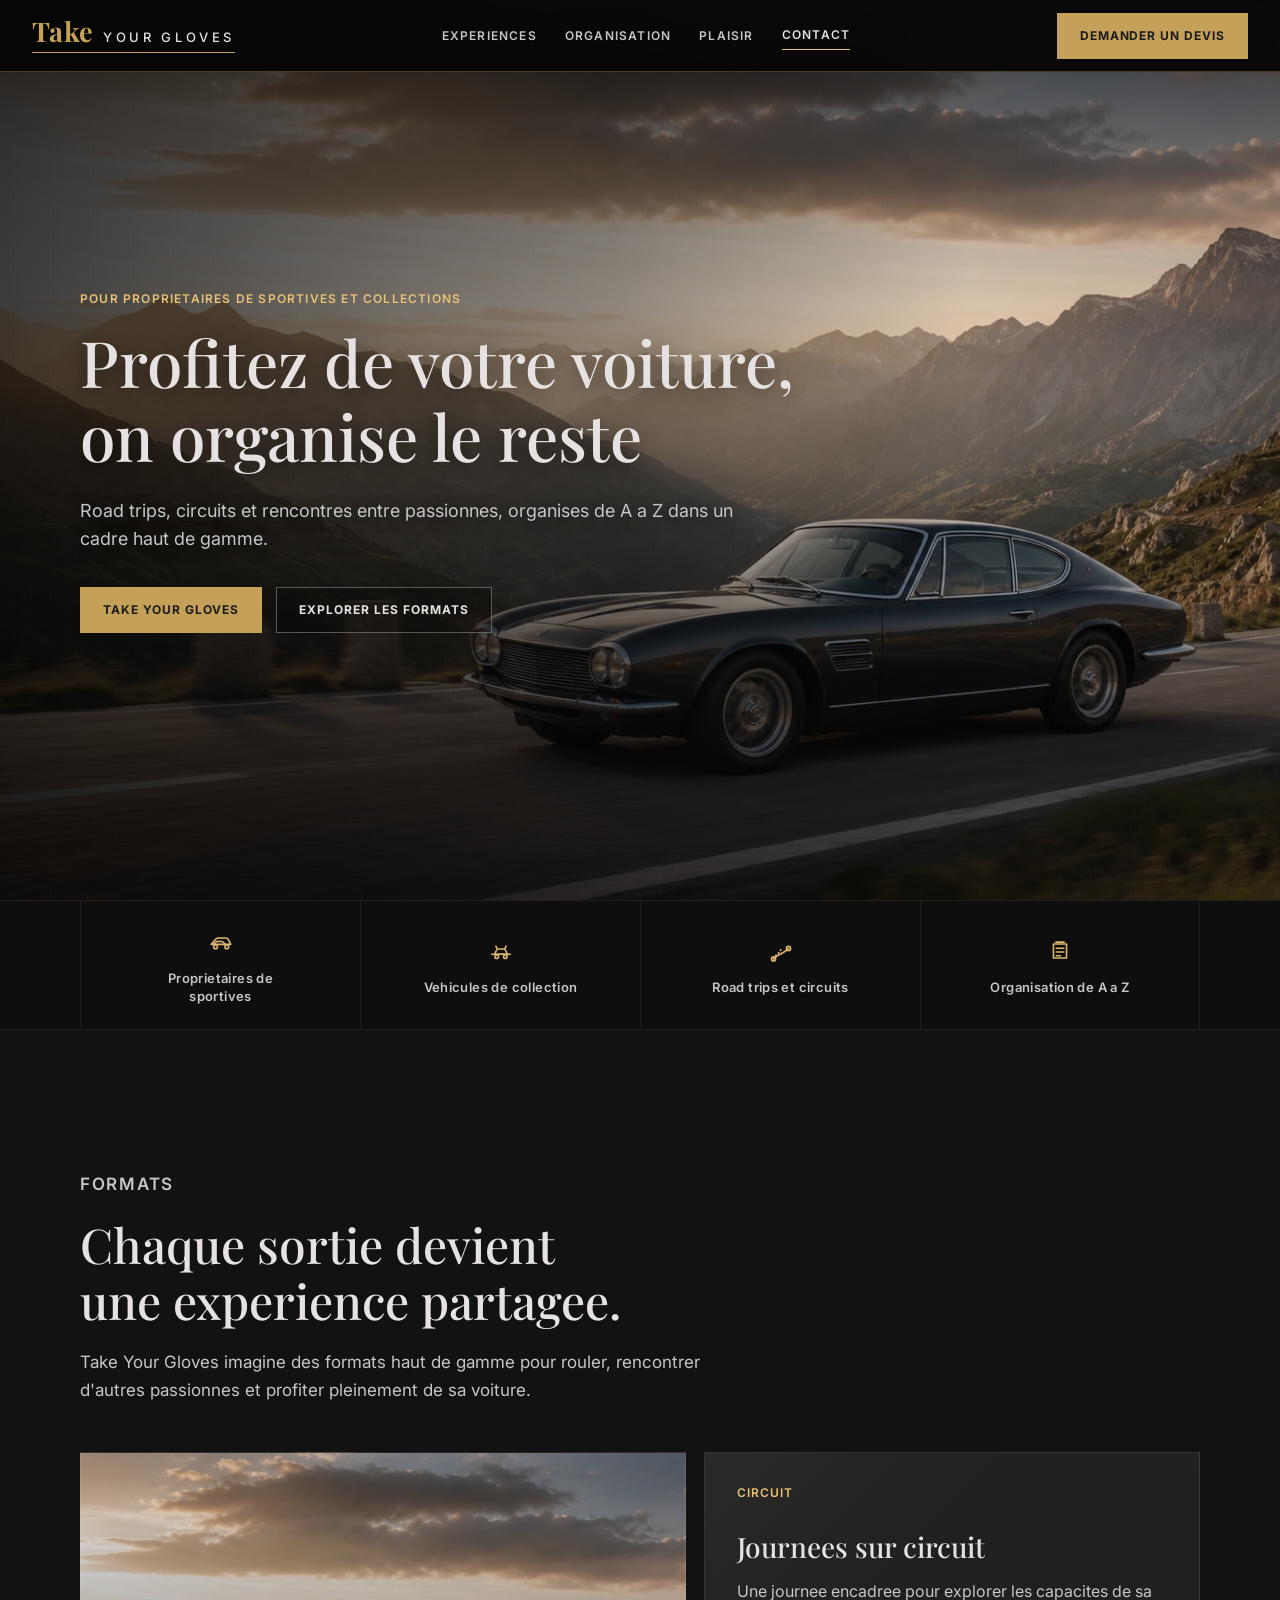
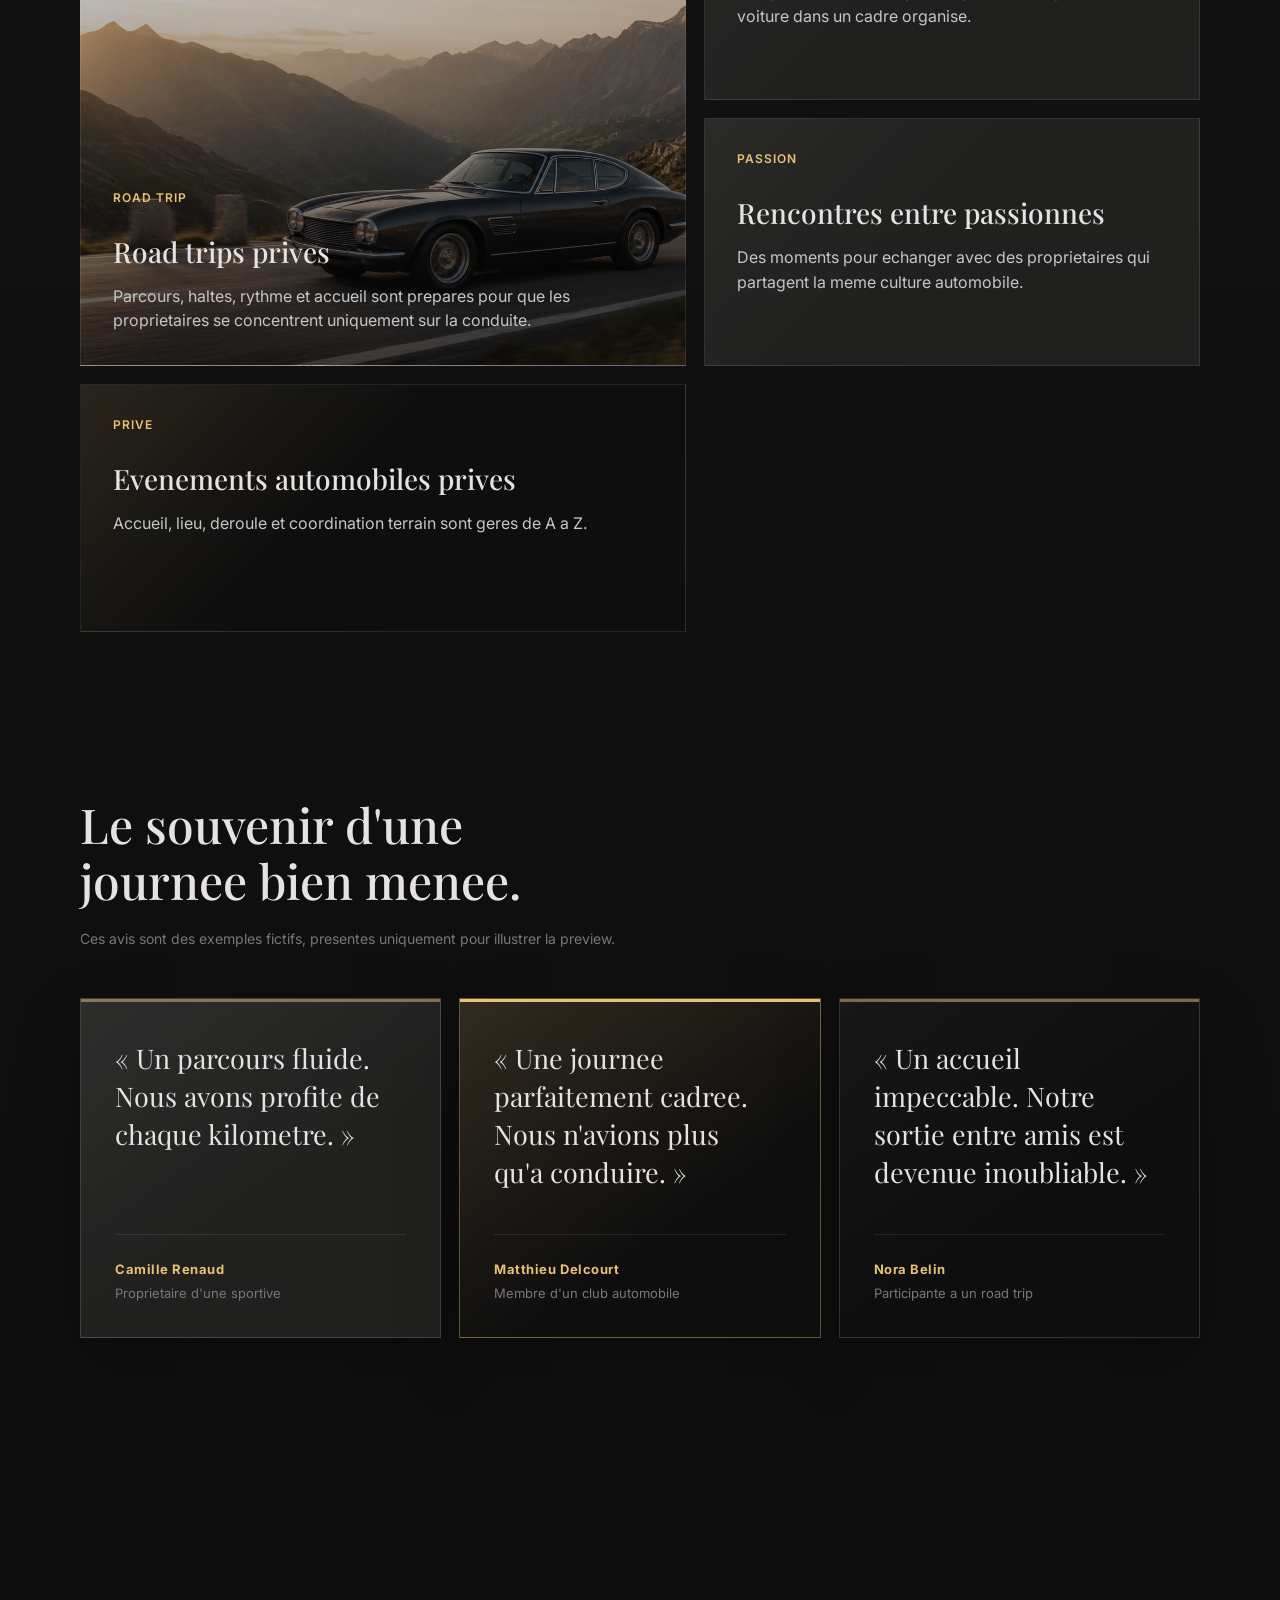
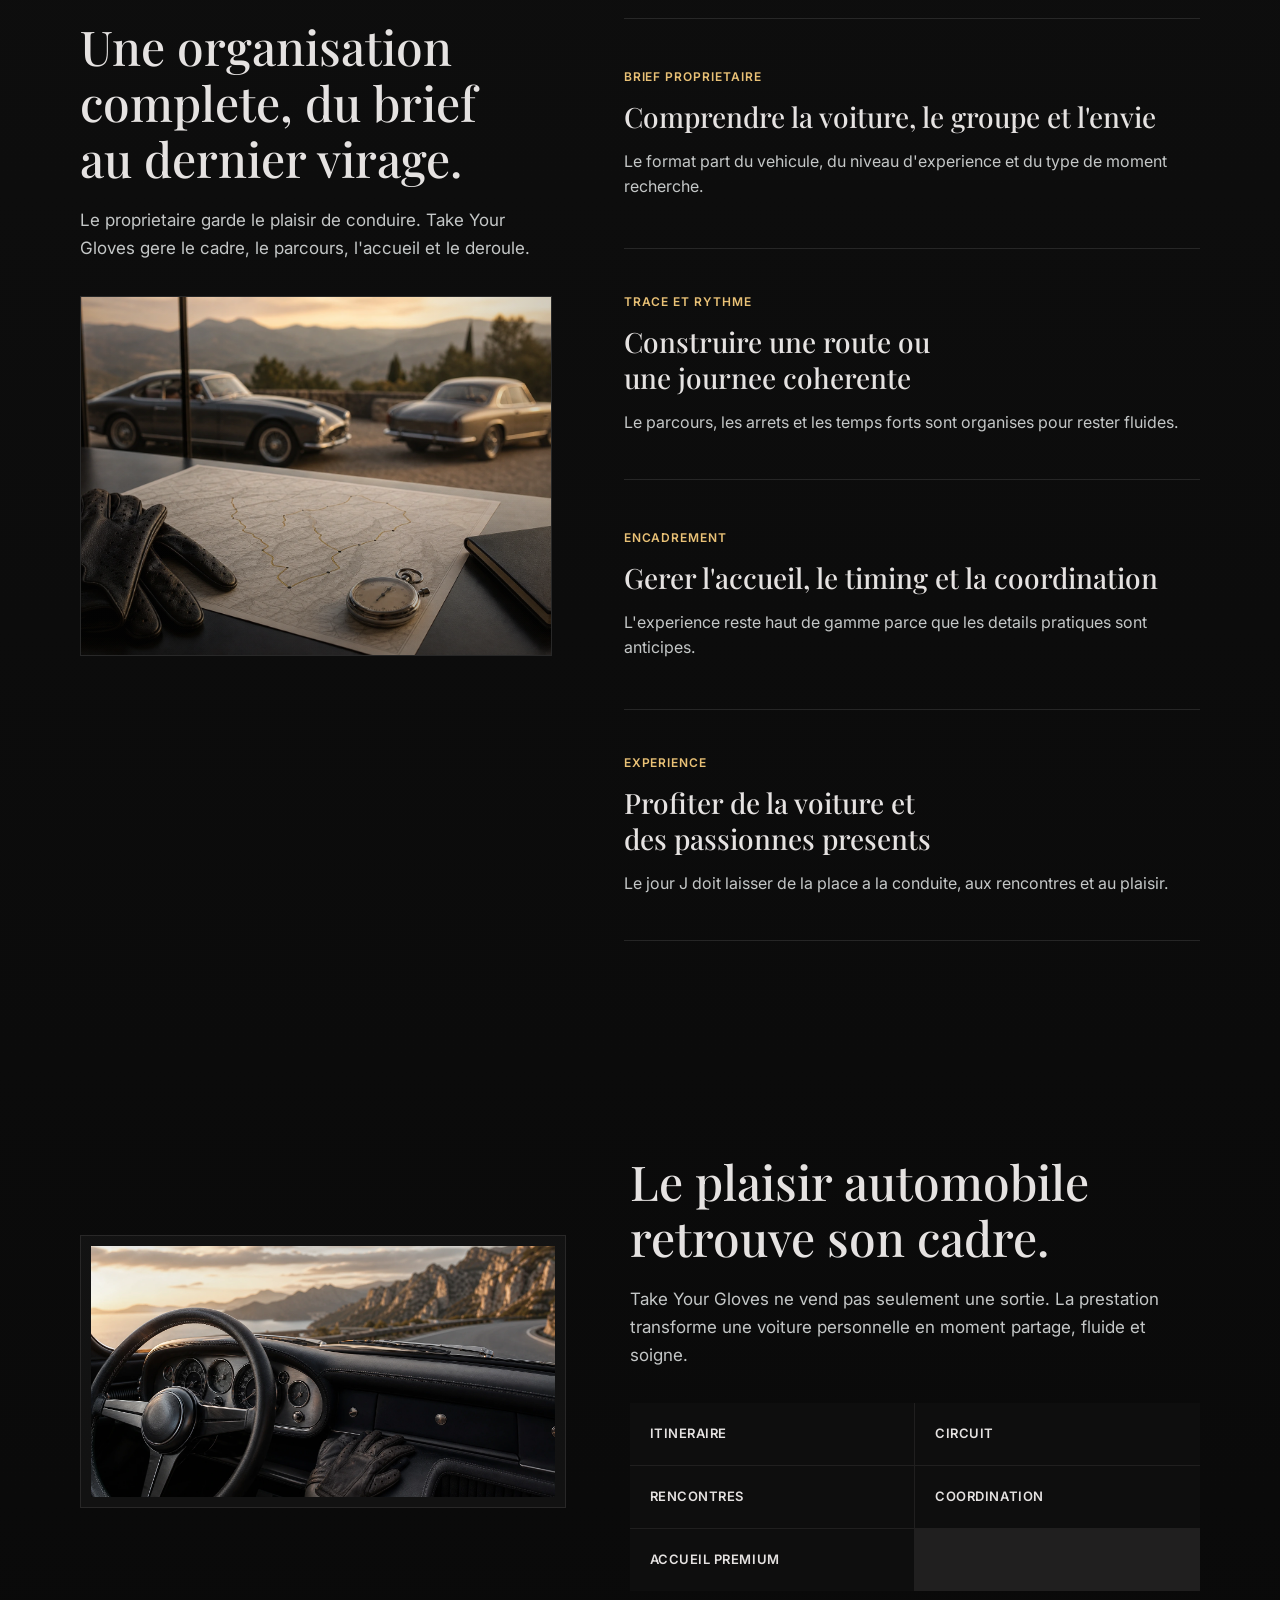
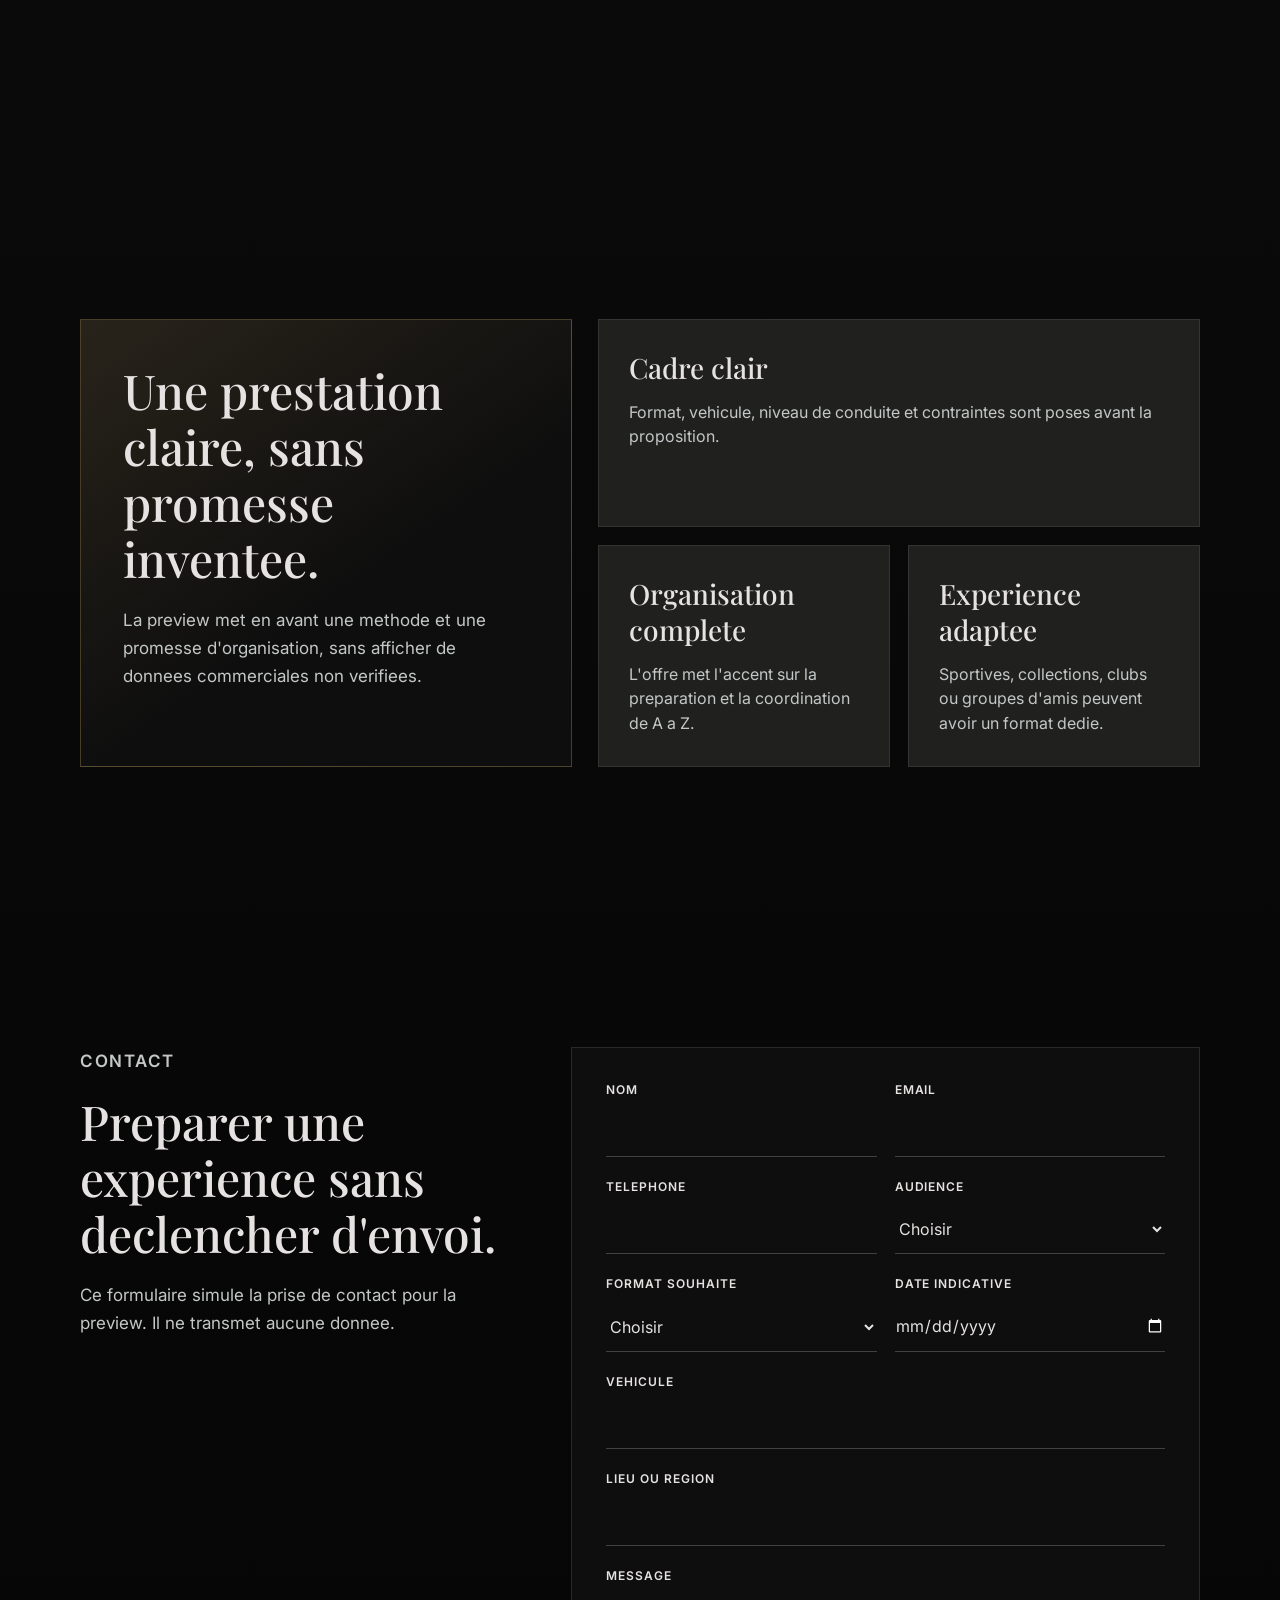
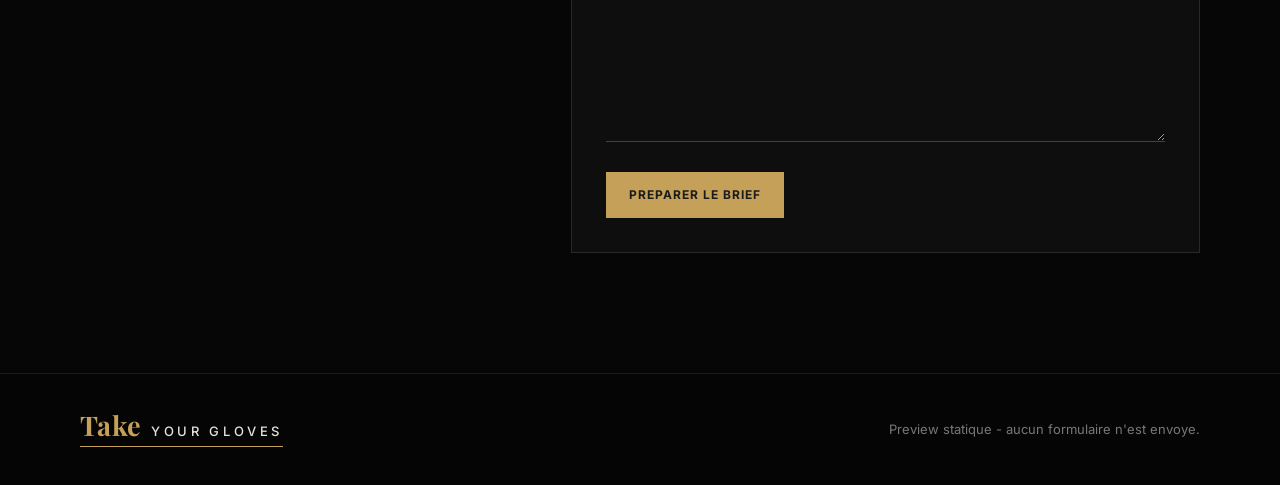
==== commit 649399d2: "feat: refactor auto-event preview design & fix img integration with WebP format feat: add second aut" ====
--- a/docs/previews/auto-event/index.html
+++ b/docs/previews/auto-event/index.html
@@ -16,7 +16,7 @@
       rel="stylesheet"
     >
     <link rel="icon" href='data:image/svg+xml,%3Csvg xmlns="http://www.w3.org/2000/svg" viewBox="0 0 120 120"%3E%3Crect width="120" height="120" fill="%23050505"/%3E%3Ctext x="60" y="69" text-anchor="middle" font-family="serif" font-size="34" font-weight="700" fill="%23C5A059"%3ETYG%3C/text%3E%3C/svg%3E' type="image/svg+xml">
-    <link rel="preload" href="./assets/hero-grand-tour-optimized.jpg" as="image">
+    <link rel="preload" href="./assets/hero-grand-tour.webp" as="image" type="image/webp">
     <link rel="stylesheet" href="./style.css">
   </head>
   <body>
@@ -47,17 +47,17 @@
         <a href="#contact">Contact</a>
       </nav>
 
-      <a class="header-cta" href="#contact">Take Your Gloves</a>
+      <a class="header-cta" href="#contact">Demander un devis</a>
     </header>
 
     <main id="main">
       <section id="accueil" class="hero reveal-section" aria-labelledby="hero-title" data-reveal-section>
         <img
           class="hero-bg"
-          src="./assets/hero-grand-tour-optimized.jpg"
+          src="./assets/hero-grand-tour.webp"
           alt=""
-          width="2560"
-          height="1430"
+          width="1672"
+          height="941"
           fetchpriority="high"
           aria-hidden="true"
         >
@@ -147,6 +147,45 @@
         </div>
       </section>
 
+      <section id="avis" class="section testimonials reveal-section" aria-labelledby="testimonials-title" data-reveal-section>
+        <div class="testimonials-heading">
+          <h2 id="testimonials-title">Le souvenir d'une journee bien menee.</h2>
+          <p>Ces avis sont des exemples fictifs, presentes uniquement pour illustrer la preview.</p>
+        </div>
+
+        <div class="testimonial-grid">
+          <figure class="testimonial-card" data-reveal-item>
+            <blockquote>
+              <p>« Un parcours fluide. Nous avons profite de chaque kilometre. »</p>
+            </blockquote>
+            <figcaption>
+              <strong>Camille Renaud</strong>
+              <span>Proprietaire d'une sportive</span>
+            </figcaption>
+          </figure>
+
+          <figure class="testimonial-card testimonial-card-accent" data-reveal-item>
+            <blockquote>
+              <p>« Une journee parfaitement cadree. Nous n'avions plus qu'a conduire. »</p>
+            </blockquote>
+            <figcaption>
+              <strong>Matthieu Delcourt</strong>
+              <span>Membre d'un club automobile</span>
+            </figcaption>
+          </figure>
+
+          <figure class="testimonial-card" data-reveal-item>
+            <blockquote>
+              <p>« Un accueil impeccable. Notre sortie entre amis est devenue inoubliable. »</p>
+            </blockquote>
+            <figcaption>
+              <strong>Nora Belin</strong>
+              <span>Participante a un road trip</span>
+            </figcaption>
+          </figure>
+        </div>
+      </section>
+
       <section id="organisation" class="section journey reveal-section" aria-labelledby="journey-title" data-reveal-section>
         <div class="journey-heading">
           <div class="journey-heading-inner">
@@ -157,10 +196,10 @@
             </p>
             <figure class="journey-visual">
               <img
-                src="./assets/organisation-route-brief.jpg"
-                alt="Preparation d'un itineraire automobile premium avec gants de conduite et voitures de collection en arriere-plan"
-                width="1600"
-                height="1000"
+                src="./assets/organisation-route-brief.webp"
+                alt="Carte d'itineraire, gants de conduite et voitures de collection en arriere-plan"
+                width="1586"
+                height="992"
                 loading="lazy"
               >
             </figure>
@@ -194,10 +233,10 @@
       <section id="plaisir" class="editorial reveal-section" aria-labelledby="editorial-title" data-reveal-section>
         <figure class="editorial-media" data-reveal-item>
           <img
-            src="./assets/interior-detail-optimized.jpg"
-            alt="Detail d'un interieur automobile premium"
-            width="1920"
-            height="1072"
+            src="./assets/interior-detail.webp"
+            alt="Volant, instrumentation et gants dans un interieur automobile premium"
+            width="1672"
+            height="941"
             loading="lazy"
           >
         </figure>
--- a/docs/previews/auto-event/style.css
+++ b/docs/previews/auto-event/style.css
@@ -352,9 +352,8 @@
   display: grid;
   min-height: 100dvh;
   align-items: center;
-  justify-items: center;
   overflow: hidden;
-  padding: 112px 24px 88px;
+  padding: 112px max(80px, calc((100vw - var(--max)) / 2)) 88px;
   isolation: isolate;
 }
 
@@ -371,20 +370,19 @@
   object-fit: cover;
   object-position: center center;
   opacity: 1;
-  transform: scale(1.02);
 }
 
 .hero-overlay {
   z-index: -2;
   background:
-    radial-gradient(circle at 50% 42%, rgb(5 5 5 / 0.02), rgb(5 5 5 / 0.42) 38rem),
-    linear-gradient(180deg, rgb(5 5 5 / 0.46), rgb(5 5 5 / 0.18) 42%, rgb(5 5 5 / 0.74) 100%);
+    linear-gradient(90deg, rgb(5 5 5 / 0.76) 0%, rgb(5 5 5 / 0.4) 48%, rgb(5 5 5 / 0.06) 76%),
+    linear-gradient(180deg, rgb(5 5 5 / 0.42), transparent 42%, rgb(5 5 5 / 0.72) 100%);
 }
 
 .hero-inner {
   width: 100%;
-  max-width: 920px;
-  text-align: center;
+  max-width: 850px;
+  text-align: left;
 }
 
 .eyebrow,
@@ -415,16 +413,16 @@
 }
 
 h1 {
-  max-width: 880px;
-  margin: 0 auto;
-  font-size: 72px;
-  line-height: 84px;
+  max-width: 850px;
+  margin: 0;
+  font-size: 64px;
+  line-height: 74px;
   text-shadow: 0 4px 22px rgb(5 5 5 / 0.58);
 }
 
 .hero-text {
   max-width: 680px;
-  margin: 24px auto 0;
+  margin: 24px 0 0;
   color: var(--text-muted);
   font-size: 18px;
   line-height: 28px;
@@ -436,7 +434,7 @@
   display: flex;
   flex-wrap: wrap;
   align-items: center;
-  justify-content: center;
+  justify-content: flex-start;
   gap: 14px;
   margin-top: 34px;
 }
@@ -499,6 +497,7 @@
 }
 
 .section-copy h2,
+.testimonials-heading h2,
 .journey-heading h2,
 .editorial-copy h2,
 .trust-panel h2,
@@ -509,6 +508,7 @@
 }
 
 .section-copy p,
+.testimonials-heading p,
 .journey-heading p,
 .editorial-copy p,
 .trust-panel p,
@@ -546,7 +546,7 @@
   justify-content: flex-end;
   background:
     linear-gradient(180deg, rgb(5 5 5 / 0.08), rgb(5 5 5 / 0.72)),
-    url("./assets/hero-grand-tour-optimized.jpg") center / cover;
+    url("./assets/hero-grand-tour.webp") center / cover;
 }
 
 .format-card-dark {
@@ -581,10 +581,110 @@
 }
 
 .format-card p,
+.testimonial-card p,
 .journey-list p,
 .trust-grid p {
   margin-bottom: 0;
   color: var(--text-muted);
+}
+
+.testimonials {
+  padding-top: 24px;
+}
+
+.testimonials-heading {
+  max-width: 760px;
+  margin-bottom: 48px;
+}
+
+.testimonials-heading p {
+  margin-bottom: 0;
+  color: var(--text-dim);
+  font-size: 14px;
+  line-height: 22px;
+}
+
+.testimonial-grid {
+  display: grid;
+  grid-template-columns: repeat(3, minmax(0, 1fr));
+  gap: 18px;
+  align-items: stretch;
+}
+
+.testimonial-card {
+  position: relative;
+  display: flex;
+  min-width: 0;
+  min-height: 340px;
+  flex-direction: column;
+  justify-content: space-between;
+  margin: 0;
+  padding: 40px 34px 34px;
+  overflow: hidden;
+  border: 1px solid rgb(229 226 225 / 0.16);
+  background:
+    linear-gradient(145deg, rgb(255 255 255 / 0.06), transparent 58%),
+    var(--surface-raised);
+  box-shadow: 0 24px 60px rgb(5 5 5 / 0.22);
+}
+
+.testimonial-card::before {
+  content: "";
+  position: absolute;
+  top: 0;
+  right: 0;
+  left: 0;
+  height: 3px;
+  background: rgb(233 193 118 / 0.5);
+}
+
+.testimonial-card-accent {
+  border-color: rgb(233 193 118 / 0.38);
+  background:
+    linear-gradient(145deg, rgb(233 193 118 / 0.16), transparent 64%),
+    var(--surface-low);
+}
+
+.testimonial-card-accent::before {
+  background: var(--champagne);
+}
+
+.testimonial-card:nth-child(3) {
+  background:
+    linear-gradient(145deg, rgb(255 255 255 / 0.035), transparent 58%),
+    var(--surface-low);
+}
+
+.testimonial-card blockquote {
+  margin: 0 0 40px;
+}
+
+.testimonial-card blockquote p {
+  max-width: 100%;
+  margin: 0;
+  color: var(--text);
+  font-family: "Playfair Display", serif;
+  font-size: 27px;
+  line-height: 38px;
+  text-wrap: balance;
+}
+
+.testimonial-card figcaption {
+  display: grid;
+  gap: 4px;
+  padding-top: 24px;
+  border-top: 1px solid rgb(229 226 225 / 0.1);
+}
+
+.testimonial-card figcaption strong {
+  color: var(--champagne);
+  font-size: 13px;
+  letter-spacing: 0.04em;
+}
+
+.testimonial-card figcaption span {
+  color: var(--text-dim);
+  font-size: 13px;
 }
 
 .journey {
@@ -889,6 +989,11 @@
   .section,
   .editorial {
     width: min(var(--max), calc(100% - 64px));
+  }
+
+  .hero {
+    padding-right: 32px;
+    padding-left: 32px;
   }
 
   .proof-inner {
@@ -959,6 +1064,7 @@
   }
 
   .format-grid,
+  .testimonial-grid,
   .journey,
   .editorial,
   .trust,
@@ -966,6 +1072,12 @@
     grid-template-columns: 1fr;
   }
 
+  .testimonial-card,
+  .testimonial-card:nth-child(2),
+  .testimonial-card:nth-child(3) {
+    min-height: 280px;
+  }
+
   .journey-heading {
     align-self: stretch;
   }
@@ -1023,14 +1135,31 @@
     padding: 96px 20px 72px;
   }
 
+  .hero-bg {
+    object-position: 62% center;
+  }
+
+  .hero-overlay {
+    background:
+      linear-gradient(90deg, rgb(5 5 5 / 0.72), rgb(5 5 5 / 0.34)),
+      linear-gradient(180deg, rgb(5 5 5 / 0.48), transparent 38%, rgb(5 5 5 / 0.78) 100%);
+  }
+
   .hero-inner {
     max-width: 100%;
   }
 
+  .eyebrow {
+    max-width: 30ch;
+    font-size: 11px;
+    letter-spacing: 0.07em;
+  }
+
   h1 {
-    max-width: 310px;
-    font-size: 36px;
-    line-height: 44px;
+    max-width: 350px;
+    font-size: 30px;
+    line-height: 38px;
+    letter-spacing: -0.015em;
   }
 
   .hero-text {
@@ -1089,6 +1218,7 @@
   }
 
   .section-copy h2,
+  .testimonials-heading h2,
   .journey-heading h2,
   .editorial-copy h2,
   .trust-panel h2,
@@ -1098,10 +1228,20 @@
   }
 
   .format-card,
+  .testimonial-card,
   .trust-panel,
   .trust-grid article,
   .contact-form {
     padding: 24px;
+  }
+
+  .testimonial-card {
+    min-height: 270px;
+  }
+
+  .testimonial-card blockquote p {
+    font-size: 23px;
+    line-height: 33px;
   }
 
   .contact-form {
